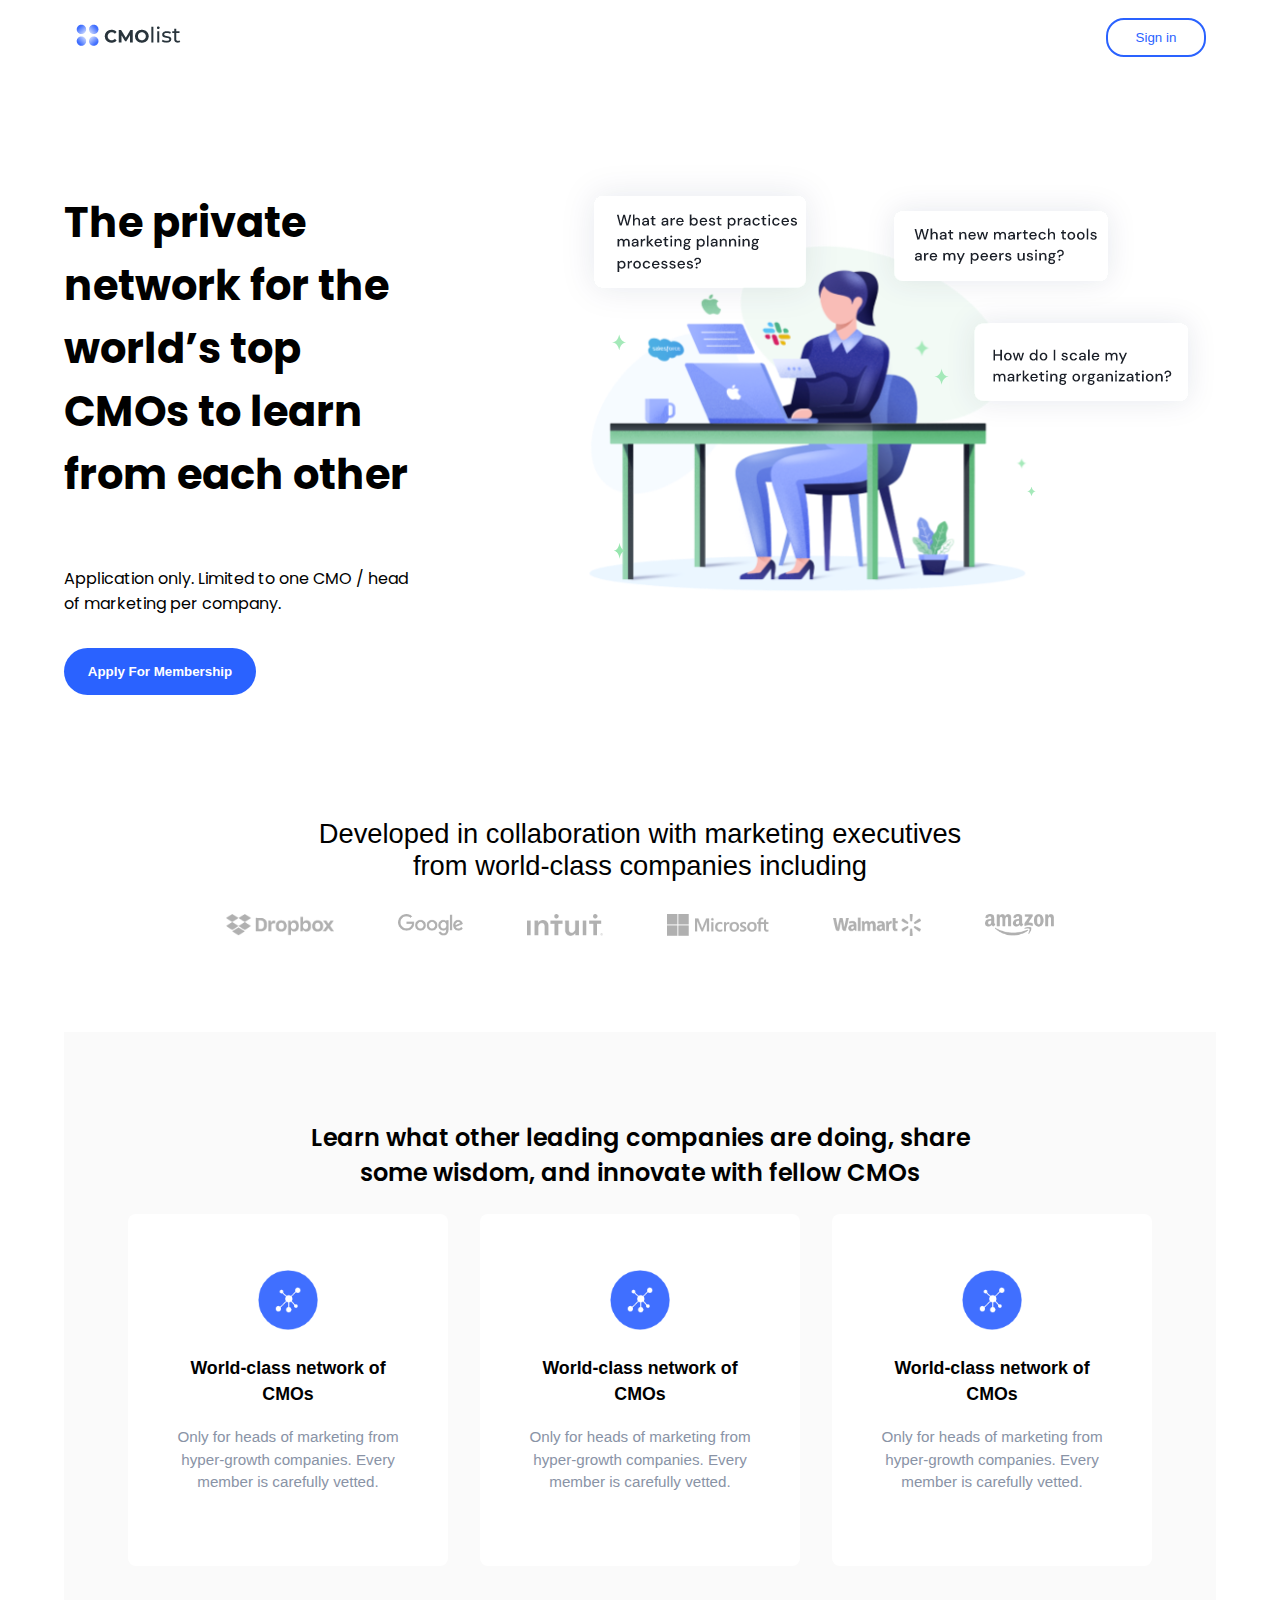
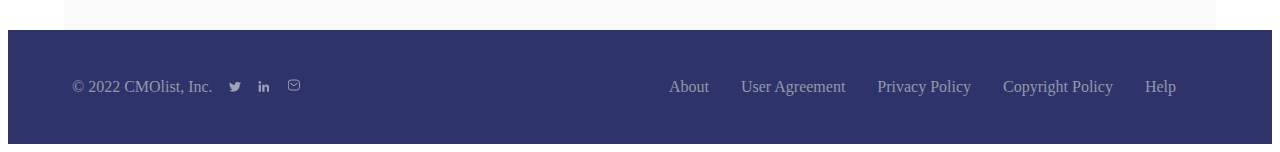
==== cmolist/index.html @ 5b41e1ef "initial commit" ====
<!DOCTYPE html>
<html lang="en">
  <head>
    <meta charset="UTF-8" />
    <meta http-equiv="X-UA-Compatible" content="IE=edge" />
    <meta name="viewport" content="width=device-width, initial-scale=1.0" />
    <title>CMOlist</title>
    <link rel="stylesheet" href="style.css" />
    <link rel="preconnect" href="https://fonts.googleapis.com" />
    <link rel="preconnect" href="https://fonts.gstatic.com" crossorigin />
    <link
      href="https://fonts.googleapis.com/css2?family=Poppins:wght@300&display=swap"
      rel="stylesheet"
    />
  </head>
  <body>
    <div class="container">
      <nav class="navbar">
        <div class="heading">
          <img src="./assets/cmolist-logo.png" alt="#" />
        </div>
        <button class="sign-in-btn">Sign in</button>
      </nav>
      <div class="hero">
        <div class="hero-description">
          <div class="hero-description-title">
            <h1>
              The private network for the world’s top CMOs to learn from each
              other
            </h1>
          </div>
          <div class="hero-description-paragraph">
            <p>
              Application only. Limited to one CMO / head of marketing per
              company.
            </p>
          </div>
          <button class="hero-btn">Apply For Membership</button>
        </div>
        <div class="hero-img">
          <img src="./assets/hero-img.png" alt="#" />
        </div>
      </div>
      <div class="collab">
        <p class="collab-discription">
          Developed in collaboration with marketing executives <br />from
          world-class companies including
        </p>
        <div class="heigh">
          <img src="./assets/dropbox.png" alt="#" />
          <img src="./assets/google.png" alt="#" />
          <img src="./assets/intuit.png" alt="#" />
          <img src="./assets/microsoft.png" alt="#" />
          <img src="./assets/wallmart.png" alt="#" />
          <img src="./assets/amazon.png" alt="#" />
        </div>
      </div>
      <div class="compititor">
        <p>
          Learn what other leading companies are doing, share <br />
          some wisdom, and innovate with fellow CMOs
        </p>
        <div class="cmo">
          <div class="cmo-list">
            <div class="cmo-logo">
              <img src="./assets/cmo-logo.png" alt="#" />
            </div>
            <div class="cmo-header">
              <h3>World-class network of <br />CMOs</h3>
            </div>
            <div class="cmo-discription">
              <p>
                Only for heads of marketing from hyper-growth companies. Every
                member is carefully vetted.
              </p>
            </div>
          </div>
          <div class="cmo-list">
            <div class="cmo-logo">
              <img src="./assets/cmo-logo.png" alt="#" />
            </div>
            <div class="cmo-header">
              <h3>World-class network of <br />CMOs</h3>
            </div>
            <div class="cmo-discription">
              <p>
                Only for heads of marketing from hyper-growth companies. Every
                member is carefully vetted.
              </p>
            </div>
          </div>
          <div class="cmo-list">
            <div class="cmo-logo">
              <img src="./assets/cmo-logo.png" alt="#" />
            </div>
            <div class="cmo-header">
              <h3>World-class network of <br />CMOs</h3>
            </div>
            <div class="cmo-discription">
              <p>
                Only for heads of marketing from hyper-growth companies. Every
                member is carefully vetted.
              </p>
            </div>
          </div>
        </div>
      </div>
    </div>
    <div class="footer">
      <div class="copyright">
        <p>© 2022 CMOlist, Inc.</p>
        <a href="./assets/twitter.png">
          <img src="./assets/twitter.png" alt="#" />
        </a>
        <a href="./assets/linkedin.png">
          <img src="./assets/linkedin.png" alt="#" />
        </a>
        <a href="./assets/mail.png">
          <img src="./assets/mail.png" alt="#" />
        </a>
      </div>
      <div class="pages">
        <a href="#">About</a>
        <a href="#">User Agreement</a>
        <a href="#">Privacy Policy</a>
        <a href="#">Copyright Policy</a>
        <a href="#">Help</a>
        <div></div>
      </div>
    </div>
  </body>
</html>
---- cmolist/style.css ----
{
  padding: 0;
  margin: 0;
  box-sizing: border box;
}

.container {
  /* display: flex;
  justify-content: center; */
  /* width: 70vw; */
}

.container {
  display: flex;
  font-family: "Poppins", sans-serif;
  width: 90vw;
  flex-direction: column;
  margin: 0 auto;
  gap: 6rem;
  /* margin-bottom: 3rem; */
}

/* navbar css STARTS */

.navbar {
  font-size: 1.5rem;
  font-weight: 700;
  /* border: 1px solid red; */
  display: flex;
  padding: 0.75rem;
  /* width: 70vw; */
  justify-content: space-between;
}

.sign-in-btn {
  width: 6rem;
  color: #2a62ff;
  border-radius: 1rem;
  outline: 2px solid #2a62ff;
  border: none;
  background-color: white;
}

/* navbar css ENDS */

/*hero CSS Starts */

.hero {
  display: flex;
  justify-content: space-between;
}

.hero-description {
  width: 30%;
  display: flex;
  gap: 1rem;
  flex-direction: column;
}

.hero-description-title {
  font-size: 1.3rem;
}

.hero-btn {
  width: 12rem;
  color: white;
  padding: 1rem;
  font-weight: bold;
  border-radius: 1.5rem;
  border: none;
  background-color: #2a62ff;
}

/* Hero CSS ENDS */

.collab {
  text-align: center;
  font-size: 27.33px;
  display: block;
  font-weight: 400;
  font-family: sans-serif;
}

.heigh {
  display: flex;
  gap: 4rem;
  height: 22px;
  margin-top: 2rem;
  justify-content: center;
}

.compititor {
  padding: 4rem;
  font-size: 1.5rem;
  text-align: center;
  font-weight: 600;
  background-color: #fafafa;
}

.cmo {
  display: flex;
  gap: 2rem;
  justify-content: center;
}

.cmo-list {
  font-size: 0.95rem;
  width: 285px;
  height: 304px;
  padding: 1.5rem;
  line-height: 1.5;
  border-radius: 8px;
  background-color: white;
  font-family: sans-serif;
}

.cmo-logo img {
  height: 60px;
  /* outline: 1px solid red; */
  margin-top: 2rem;
  /* width: 60px; */
}

.cmo-discription {
  color: #8993a6;
  line-height: 1.5;
  font-weight: normal;
  padding: 0rem 0.75rem 0rem 0.75rem;
}

.footer {
  display: flex;
  justify-content: space-between;

  background-color: #2e3469;
  color: #9597ae;
  padding: 2rem 4rem;
}

.footer a {
  color: #9597ae;
  text-decoration: none;
}

.copyright {
  display: flex;
  justify-content: center;
  align-items: center;
  gap: 1rem;
}

.pages {
  display: flex;
  gap: 2rem;
  align-self: center;
}
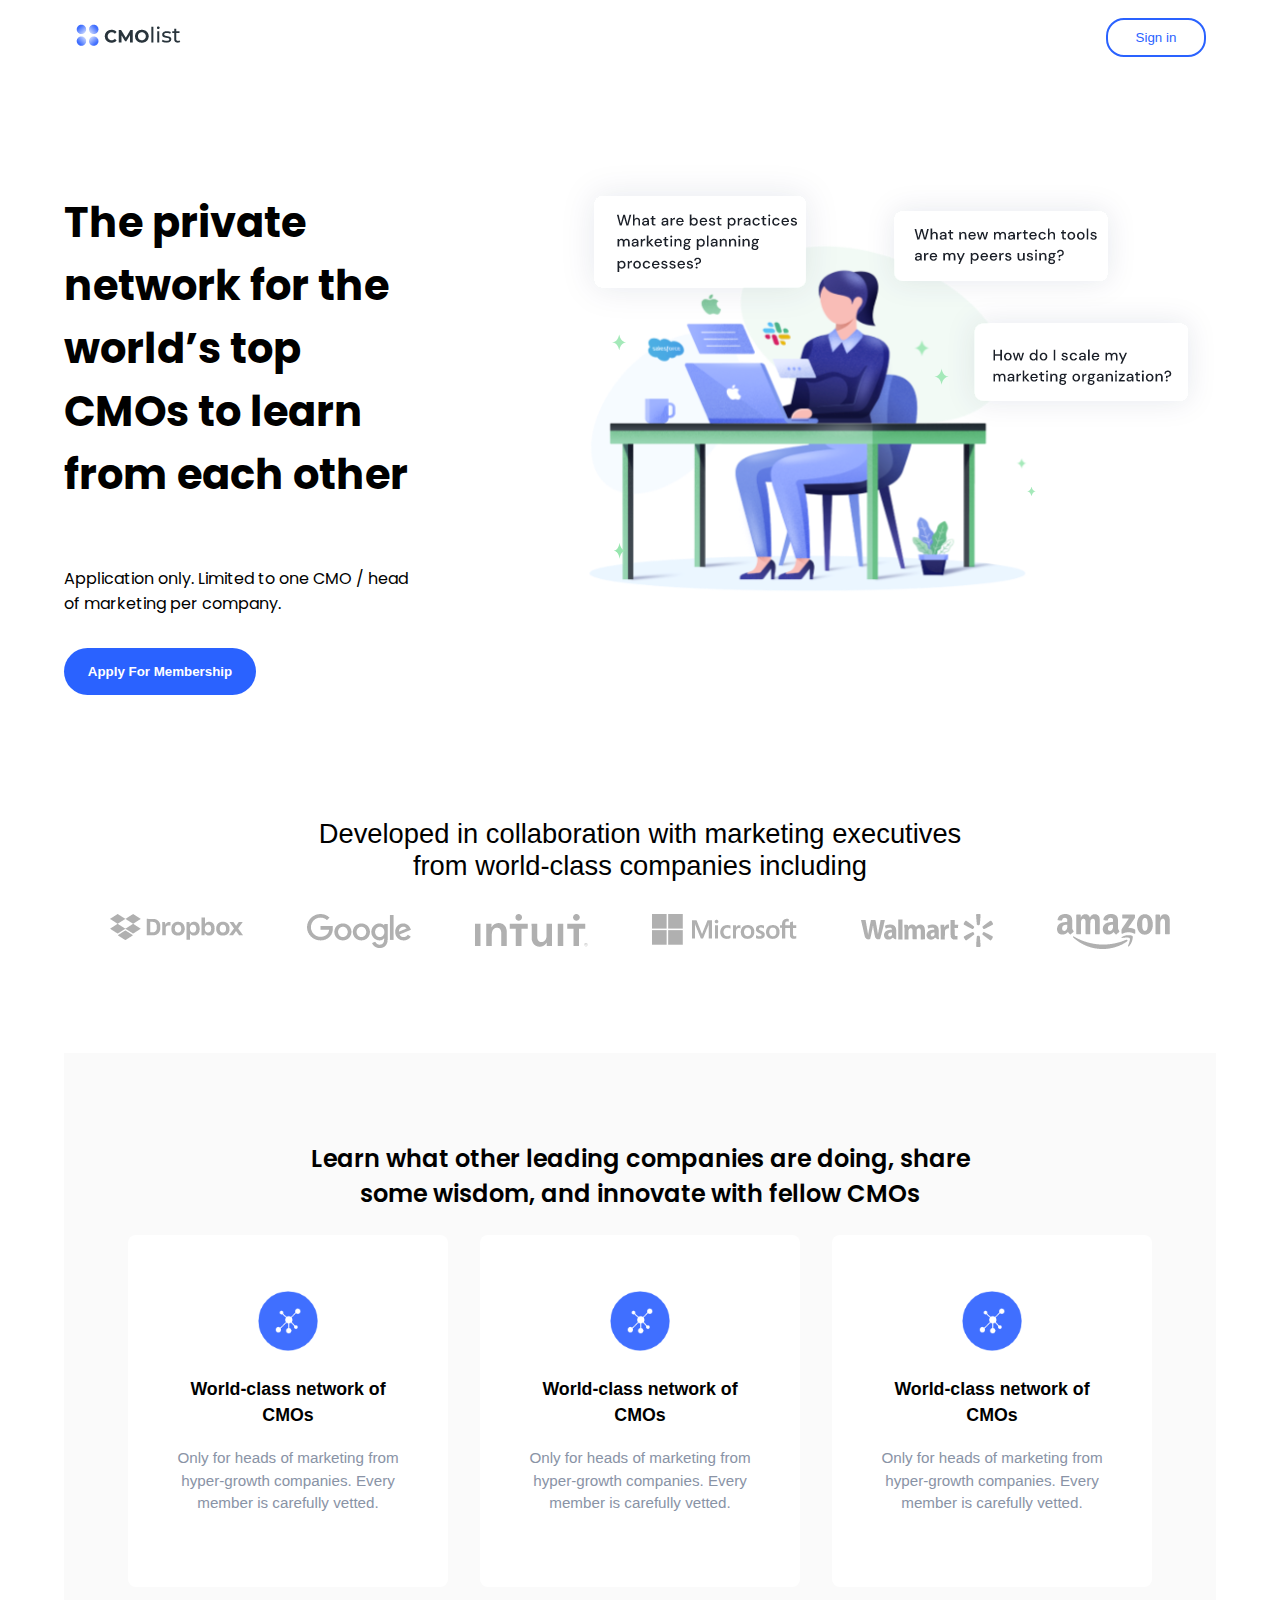
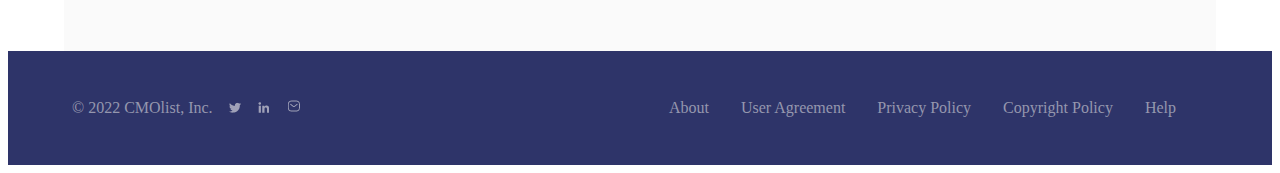
==== commit b3b78d96: "media query" ====
--- a/cmolist/index.html
+++ b/cmolist/index.html
@@ -47,12 +47,12 @@
           world-class companies including
         </p>
         <div class="heigh">
-          <img src="./assets/dropbox.png" alt="#" />
-          <img src="./assets/google.png" alt="#" />
-          <img src="./assets/intuit.png" alt="#" />
-          <img src="./assets/microsoft.png" alt="#" />
-          <img src="./assets/wallmart.png" alt="#" />
-          <img src="./assets/amazon.png" alt="#" />
+          <div><img src="./assets/dropbox.png" alt="#" /></div>
+          <div><img src="./assets/google.png" alt="#" /></div>
+          <div><img src="./assets/intuit.png" alt="#" /></div>
+          <div><img src="./assets/microsoft.png" alt="#" /></div>
+          <div><img src="./assets/wallmart.png" alt="#" /></div>
+          <div><img src="./assets/amazon.png" alt="#" /></div>
         </div>
       </div>
       <div class="compititor">
--- a/cmolist/style.css
+++ b/cmolist/style.css
@@ -17,7 +17,6 @@
   flex-direction: column;
   margin: 0 auto;
   gap: 6rem;
-  /* margin-bottom: 3rem; */
 }
 
 /* navbar css STARTS */
@@ -25,6 +24,8 @@
 .navbar {
   font-size: 1.5rem;
   font-weight: 700;
+  /* width: 90vw;
+  margin: 0 auto; */
   /* border: 1px solid red; */
   display: flex;
   padding: 0.75rem;
@@ -84,7 +85,7 @@
 .heigh {
   display: flex;
   gap: 4rem;
-  height: 22px;
+  /* height: 22px; */
   margin-top: 2rem;
   justify-content: center;
 }
@@ -154,3 +155,78 @@
   gap: 2rem;
   align-self: center;
 }
+
+@media screen and (max-width: 1000px) {
+  .container {
+    gap: 2rem;
+  }
+
+  .hero {
+    /* Apply some styles */
+    display: flex;
+    gap: 1rem;
+    flex-direction: column;
+  }
+
+  .hero-description {
+    width: 100%;
+  }
+
+  .hero-description h1 {
+    font-size: 1.6rem;
+    font-weight: 600;
+  }
+
+  .hero img {
+    height: 250px;
+    width: 350px;
+  }
+
+  .heigh {
+    display: flex;
+    flex-wrap: wrap;
+    gap: 2rem;
+    justify-content: center;
+  }
+
+  .heigh img {
+    width: 138px;
+  }
+
+  .compititor {
+    font-size: 1rem;
+    padding: 2rem;
+    margin: 0 auto;
+    font-weight: 600;
+    background-color: #fafafa;
+  }
+
+  .cmo {
+    display: flex;
+    flex-direction: column;
+    justify-content: center;
+  }
+
+  .cmo-list {
+    margin: 0 auto;
+    width: 285px;
+    height: 304px;
+    padding: 0;
+    border-radius: 8px;
+    background-color: white;
+    font-family: sans-serif;
+  }
+
+  .footer {
+    display: flex;
+    flex-direction: column;
+    gap: 2rem;
+  }
+
+  .pages {
+    display: flex;
+    flex-direction: column;
+    gap: 2rem;
+    text-align: center;
+  }
+}
